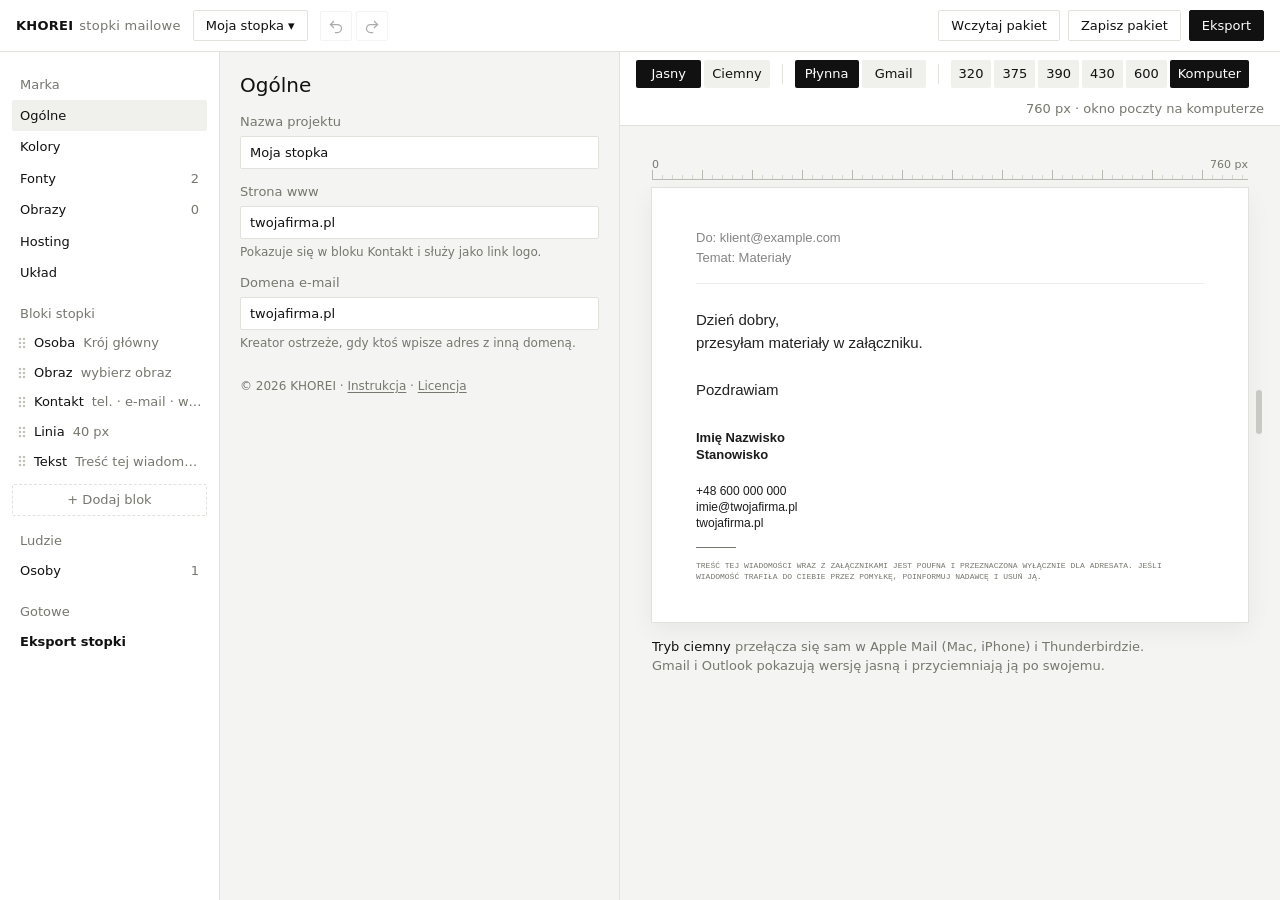
==== index.html @ 92408481 "Kreator stopek mailowych KHOREI: marka, fonty, obrazy, bloki, osoby, pakiet zip, eksport Co-Authored" ====
<!doctype html>
<!--
  KHOREI — kreator stopek mailowych
  Copyright © 2026 Radosław Prośniak (KHOREI). Warunki: LICENSE.
  Projekty, fonty i obrazki zostają w przeglądarce użytkownika — nic nie trafia na serwer.
-->
<html lang="pl">
<head>
<meta charset="utf-8">
<meta name="viewport" content="width=device-width, initial-scale=1">
<title>KHOREI — kreator stopek mailowych</title>
<meta name="description" content="Zbuduj stopkę mailową w swoim brandingu: fonty, logo, bloki. Działa w Gmailu, Outlooku i Apple Mail, z trybem ciemnym.">
<meta property="og:type" content="website">
<meta property="og:locale" content="pl_PL">
<meta property="og:site_name" content="KHOREI">
<meta property="og:title" content="KHOREI — kreator stopek mailowych">
<meta property="og:description" content="Zbuduj stopkę mailową w swoim brandingu: fonty, logo, bloki. Działa w Gmailu, Outlooku i Apple Mail.">
<meta property="og:url" content="https://piolun-00.github.io/mail-footer-creator/">
<meta property="og:image" content="https://piolun-00.github.io/mail-footer-creator/app/og.png">
<meta property="og:image:width" content="1200">
<meta property="og:image:height" content="630">
<meta name="twitter:card" content="summary_large_image">
<link rel="stylesheet" href="app/styles.css">
<script type="importmap">
{ "imports": { "preact": "./vendor/preact.mjs", "preact/hooks": "./vendor/hooks.mjs", "htm": "./vendor/htm.mjs" } }
</script>
<script src="vendor/jszip.min.js"></script>
<script type="module" src="app/main.js"></script>
</head>
<body>
<div id="app"><div class="loading">Ładuję kreator…</div></div>
<noscript>Kreator wymaga włączonego JavaScriptu.</noscript>
</body>
</html>
---- app/styles.css ----
/* KHOREI — kreator stopek mailowych. Narzędzie robocze: monochromatyczne, żeby nie konkurowało ze stopką. */
:root {
  --bg:#f4f4f2; --panel:#ffffff; --fg:#111111; --muted:#77776f; --line:#e2e2dd; --soft:#f0f0ec; --on:#111111; --on-fg:#ffffff;
  --warn:#9a5b00; --danger:#c62d1f; --ok:#2a7a2a;
  --ui:"ABC Areal Variable", system-ui, -apple-system, "Helvetica Neue", Arial, sans-serif;
  color-scheme:light;
}
* { box-sizing:border-box; }
html, body { height:100%; margin:0; }
body { background:var(--bg); color:var(--fg); font:500 13px/1.35 var(--ui); -webkit-font-smoothing:antialiased; }
button, input, select, textarea { font:inherit; color:inherit; }
button { cursor:pointer; }
button:disabled { opacity:.35; cursor:default; }
.loading { padding:40px; color:var(--muted); }
code { font:12px/1.4 Menlo, Consolas, monospace; background:var(--soft); padding:1px 4px; border-radius:2px; word-break:break-all; }
kbd { font:inherit; font-size:12px; padding:1px 5px; border:1px solid var(--line); border-radius:2px; background:var(--soft); }
.ico { display:block; flex:none; }

/* --- układ: belka · nawigacja · panel · podgląd --- */
.app { height:100vh; overflow:hidden; display:grid; grid-template-columns:220px 400px minmax(0,1fr); grid-template-rows:52px minmax(0,1fr); grid-template-areas:"top top top" "nav panel preview"; }
.top { grid-area:top; display:flex; align-items:center; gap:12px; padding:0 16px; background:var(--panel); border-bottom:1px solid var(--line); }
.top__brand { font-weight:700; letter-spacing:.02em; white-space:nowrap; }
.top__brand span { font-weight:500; color:var(--muted); margin-left:6px; }
.top__project { position:relative; }
.top__history { display:flex; gap:4px; }
.top__history .btn { padding:6px 7px; }
.top__status { flex:1; color:var(--muted); white-space:nowrap; overflow:hidden; text-overflow:ellipsis; }
.top__actions { display:flex; gap:8px; }

.btn { display:inline-flex; align-items:center; justify-content:space-between; gap:10px; border:1px solid var(--line); background:var(--panel); border-radius:2px; padding:6px 12px; white-space:nowrap; text-decoration:none; color:var(--fg); }
.btn:hover:not(:disabled) { border-color:var(--fg); }
.btn.is--primary { background:var(--on); color:var(--on-fg); border-color:var(--on); }
.btn.is--ghost { background:transparent; }
.btn.is--small { padding:4px 9px; font-size:12px; }
.btn.is--wide { width:100%; padding:10px 12px; }
.btn small { color:var(--muted); font-size:12px; }
.btn.is--primary small { color:rgba(255,255,255,.6); }
.btn.is--add { width:100%; justify-content:center; border-style:dashed; color:var(--muted); }
.btn.is--add:hover { color:var(--fg); }
.link { color:var(--muted); text-decoration:underline; text-underline-offset:.15em; cursor:pointer; }
.link:hover { color:var(--fg); }

.menu { position:absolute; top:calc(100% + 6px); left:0; z-index:20; min-width:280px; background:var(--panel); border:1px solid var(--line); box-shadow:0 8px 24px rgba(0,0,0,.08); padding:8px; display:grid; gap:2px; }
.menu__label { color:var(--muted); padding:4px 8px; }
.menu button { text-align:left; border:0; background:none; padding:7px 8px; border-radius:2px; display:flex; justify-content:space-between; gap:12px; }
.menu button:hover, .menu button.is--on { background:var(--soft); }
.menu small { color:var(--muted); }
.menu .is--danger { color:var(--danger); }
.menu hr { border:0; border-top:1px solid var(--line); width:100%; margin:4px 0; }

/* --- nawigacja --- */
.nav { grid-area:nav; overflow:auto; background:var(--panel); border-right:1px solid var(--line); padding:8px 12px 24px; }
.nav > button { width:100%; text-align:left; border:0; background:none; padding:7px 8px; border-radius:2px; display:flex; justify-content:space-between; }
.nav > button em, .nav li em { font-style:normal; color:var(--muted); }
.nav > button.is--on, .nav li.is--on { background:var(--soft); }
.nav__label { display:block; color:var(--muted); padding:16px 8px 6px; }
.nav ol { list-style:none; margin:0; padding:0; }
.nav li { display:flex; align-items:center; border-radius:2px; cursor:grab; }
.nav li.is--over { box-shadow:0 -2px 0 var(--fg); }
.nav li.is--hidden > button { opacity:.4; }
.nav li > button { flex:1; min-width:0; text-align:left; border:0; background:none; padding:6px 4px; display:flex; gap:8px; white-space:nowrap; overflow:hidden; }
.nav li > button em { overflow:hidden; text-overflow:ellipsis; min-width:0; }
.nav__grip { color:#c2c2bb; padding-left:2px; }
.nav__grip .ico path { stroke-width:2.2; }
.nav__tools { display:none; }
.nav li:hover .nav__tools { display:flex; }
.nav__tools button, .card__tools button { border:0; background:none; color:var(--muted); padding:4px; display:inline-grid; place-items:center; border-radius:2px; }
.nav__tools button:hover:not(:disabled), .card__tools button:hover { background:var(--soft); color:var(--fg); }
.nav__add { position:relative; margin-top:8px; }
.nav__add .menu { left:0; right:0; min-width:0; }
.nav__add .menu button { flex-direction:column; gap:1px; }
.nav__export { font-weight:700; }

/* --- panel z formularzami --- */
.panel { grid-area:panel; overflow:auto; border-right:1px solid var(--line); }
.panel__inner { padding:20px; display:grid; gap:14px; grid-template-columns:minmax(0,1fr); }
.panel__head { display:flex; align-items:center; justify-content:space-between; gap:8px; }
.h { font-size:20px; font-weight:500; margin:0; }
.card__tools { display:flex; }

.f { display:grid; gap:5px; min-width:0; }
.f__label { color:var(--muted); white-space:nowrap; overflow:hidden; text-overflow:ellipsis; }
.f__hint { color:var(--muted); font-size:12px; font-weight:400; }
.f__warn { color:var(--warn); font-size:12px; }
.f input[type=text], .f input[type=number], .f select, .f textarea { width:100%; border:1px solid var(--line); background:var(--panel); border-radius:2px; padding:7px 9px; }
.f input.is--warn { border-color:#d9a24a; }
.f textarea { resize:vertical; line-height:1.45; }
.f input:focus, .f select:focus, .f textarea:focus { outline:2px solid var(--fg); outline-offset:-1px; }
.f select, select.mini { appearance:none; -webkit-appearance:none; padding-right:32px; cursor:pointer;
  background:var(--panel) url("data:image/svg+xml,%3Csvg xmlns='http://www.w3.org/2000/svg' width='16' height='16' viewBox='0 0 16 16' fill='none'%3E%3Cpath d='M4 6.25L8 10.25L12 6.25' stroke='%2377776f' stroke-width='1.25' stroke-linecap='square'/%3E%3C/svg%3E") no-repeat right 10px center / 16px; }
select.mini { border:1px solid var(--line); border-radius:2px; padding:4px 28px 4px 8px; }
.num { display:flex; align-items:center; border:1px solid var(--line); border-radius:2px; background:var(--panel); }
.num input { border:0 !important; outline-offset:-2px; }
.num span { color:var(--muted); padding-right:9px; }
.color { display:flex; gap:6px; }
.color input[type=color] { width:38px; height:34px; padding:2px; border:1px solid var(--line); background:var(--panel); border-radius:2px; flex:none; }
.grid2 { display:grid; grid-template-columns:minmax(0,1fr) minmax(0,1fr); gap:10px; align-items:start; }
.grid3 { display:grid; grid-template-columns:repeat(3,minmax(0,1fr)); gap:10px; align-items:start; }
.checks { display:grid; grid-template-columns:1fr 1fr; gap:6px 12px; }
.check { display:flex; align-items:flex-start; gap:8px; cursor:pointer; }
.check > input { flex:none; width:14px; height:14px; margin:calc((1lh - 14px) / 2) 0 0; accent-color:var(--fg); }
.check small { display:block; color:var(--muted); font-size:12px; font-weight:400; margin-top:2px; }
.note { color:var(--muted); margin:0; font-weight:400; line-height:1.45; text-wrap:pretty; }
.note b { color:var(--fg); font-weight:500; }
.foot { font-size:12px; margin-top:12px; }

.card { border:1px solid var(--line); background:var(--panel); border-radius:2px; min-width:0; }
.card__head { display:flex; align-items:center; justify-content:space-between; gap:8px; padding:7px 8px 7px 12px; border-bottom:1px solid var(--line); min-height:38px; }
.card__head > span:first-child:not(.card__tools) { min-width:0; overflow:hidden; text-overflow:ellipsis; white-space:nowrap; }
.card__body { padding:12px; display:grid; gap:12px; grid-template-columns:minmax(0,1fr); }
.sub { display:grid; gap:10px; padding:12px; background:var(--soft); border-radius:2px; }
.sub__title { font-weight:500; }
.sub__head { display:flex; align-items:center; justify-content:space-between; gap:8px; }

.file { display:flex; align-items:center; gap:8px; }
.file__name { flex:1; min-width:0; overflow:hidden; text-overflow:ellipsis; white-space:nowrap; color:var(--muted); }
.thumbs { display:grid; grid-template-columns:1fr 1fr; gap:10px; }
.thumbs figure { margin:0; display:grid; gap:5px; }
.thumbs figcaption { color:var(--muted); font-size:12px; display:flex; align-items:center; gap:6px; }
.thumb { height:72px; display:grid; place-items:center; padding:10px; border:1px solid var(--line); border-radius:2px; overflow:hidden; }
.thumb img { max-width:100%; max-height:52px; object-fit:contain; }
.thumb span { color:var(--muted); }
.thumb.is--light { background:#fff repeating-conic-gradient(#f0f0ec 0 25%, transparent 0 50%) 0 0 / 12px 12px; }
.thumb.is--dark { background:#1e1e1e; color:#888; }
.files { list-style:none; margin:0; padding:0; display:grid; gap:4px; }
.files li { display:flex; justify-content:space-between; gap:8px; }
.files em { font-style:normal; color:var(--muted); white-space:nowrap; }
.files em.ok { color:var(--ok); } .files em.bad { color:var(--danger); }
details.more summary, details.why summary { cursor:pointer; color:var(--muted); }
details.more[open] { display:grid; gap:10px; }
details.why { background:var(--soft); border-radius:2px; padding:10px 12px; font-weight:400; line-height:1.5; }
details.why summary { color:var(--fg); font-weight:500; }
details.why p { margin:8px 0 0; color:#3a3a36; text-wrap:pretty; }
details.why ol { margin:8px 0 0; padding-left:20px; display:grid; gap:6px; color:#3a3a36; }
.warnbox { border:1px solid #e3c48f; background:#fdf7ec; border-radius:2px; padding:10px 12px; display:grid; gap:6px; color:var(--warn); }
.warnbox p { margin:0; }
.warnbox details.why { background:#fff; }
.actions { display:grid; gap:6px; }
.guide { border-color:var(--fg); }
.guide ol { margin:0; padding-left:20px; display:grid; gap:7px; font-weight:400; line-height:1.45; }

/* --- przełączniki --- */
.presets { display:flex; gap:3px; flex-wrap:wrap; }
.presets button { border:0; background:var(--soft); padding:5px 8px; border-radius:2px; font-variant-numeric:tabular-nums; }
.presets button:hover { background:#e6e6e1; }
.presets button[aria-pressed=true] { background:var(--on); color:var(--on-fg); }
.presets.is--equal { display:inline-grid; grid-auto-flow:column; grid-auto-columns:1fr; }
.presets.is--equal button { text-align:center; min-width:64px; }

/* --- podgląd --- */
.preview { grid-area:preview; display:flex; flex-direction:column; min-width:0; min-height:0; }
.preview__bar { display:flex; align-items:center; gap:12px; padding:8px 16px; border-bottom:1px solid var(--line); background:var(--panel); flex-wrap:wrap; }
.preview__bar .sep { width:1px; height:20px; background:var(--line); }
.preview__info { color:var(--muted); margin-left:auto; white-space:nowrap; }
.preview__stage { flex:1; overflow:auto; padding:32px; }
.frame { position:relative; width:760px; max-width:100%; margin:0 auto; transition:width .2s ease; }
.frame.is--drag { transition:none; }
.ruler { position:relative; height:22px; margin-bottom:8px; color:var(--muted); font-size:11px; font-variant-numeric:tabular-nums;
  background:repeating-linear-gradient(to right,#b9b9b2 0 1px,transparent 1px 50px) left bottom / 100% 9px no-repeat,
             repeating-linear-gradient(to right,#d6d6d0 0 1px,transparent 1px 10px) left bottom / 100% 4px no-repeat;
  border-bottom:1px solid #b9b9b2; }
.ruler span { position:absolute; top:0; } .ruler .r0 { left:0; } .ruler .rw { right:0; }
.handle { position:absolute; top:30px; bottom:40px; right:-22px; width:22px; display:flex; align-items:center; justify-content:center; cursor:ew-resize; touch-action:none; }
.handle::before { content:""; width:6px; height:44px; border-radius:3px; background:#c9c9c3; transition:background .15s, height .15s; }
.handle:hover::before, .frame.is--drag .handle::before { background:var(--fg); height:56px; }
.mail { background:#fff; color:#222; padding:40px 44px; box-shadow:0 0 0 1px var(--line), 0 8px 24px rgba(0,0,0,.06); transition:background .2s, color .2s; overflow-x:auto; }
.mail.sim-dark { background:#1e1e1e; color:#eee; }
.mail__meta { font:400 13px/1.5 -apple-system, BlinkMacSystemFont, sans-serif; opacity:.55; padding-bottom:16px; margin-bottom:24px; border-bottom:1px solid rgba(127,127,127,.25); }
.mail__body { font:400 15px/1.55 -apple-system, BlinkMacSystemFont, sans-serif; margin-bottom:28px; }
.frame.is--phone .mail { padding:20px 16px; }
.frame.is--phone .mail__body { font-size:16px; }
.note--balance span { display:block; text-wrap:balance; }
.mail .hs-txt a { text-decoration:none !important; }

#clip { position:fixed; left:-10000px; top:0; background:#fff; }
.toast { position:fixed; left:50%; bottom:24px; transform:translate(-50%,16px); opacity:0; background:var(--on); color:var(--on-fg); padding:9px 14px; border-radius:2px; transition:all .2s; pointer-events:none; max-width:90vw; z-index:50; }
.toast.show { opacity:1; transform:translate(-50%,0); }

@media (max-width:1100px) {
  .app { height:auto; min-height:100vh; overflow:visible; grid-template-columns:200px minmax(0,1fr); grid-template-rows:52px auto auto; grid-template-areas:"top top" "nav panel" "preview preview"; }
  .preview { min-height:80vh; border-top:1px solid var(--line); }
}
@media (max-width:700px) {
  .app { grid-template-columns:1fr; grid-template-areas:"top" "nav" "panel" "preview"; grid-template-rows:auto auto auto auto; }
  .top { flex-wrap:wrap; padding:8px 12px; height:auto; }
  .top__status { display:none; }
  .nav { border-right:0; border-bottom:1px solid var(--line); max-height:none; }
  .panel { border-right:0; }
  .preview__stage { padding:16px; }
  .handle { display:none; }
  .mail { padding:24px 20px; }
}
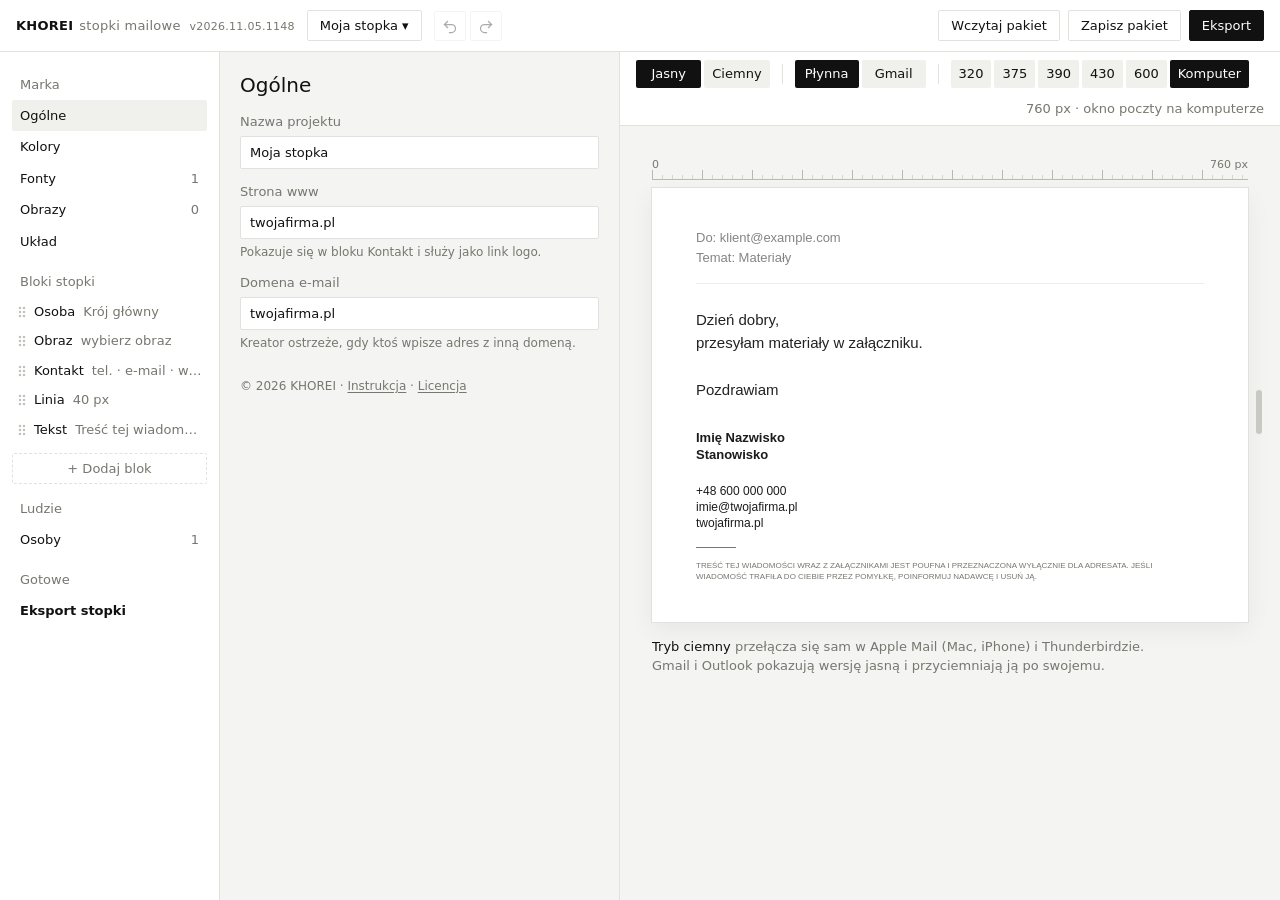
==== commit 3d10b963: "Pasek „Jest nowa wersja” (version.json, jak w edytorze brandmanuala), blok Linki z hiperłączami na z" ====
--- a/index.html
+++ b/index.html
@@ -20,12 +20,12 @@
 <meta property="og:image:width" content="1200">
 <meta property="og:image:height" content="630">
 <meta name="twitter:card" content="summary_large_image">
-<link rel="stylesheet" href="app/styles.css">
+<link rel="stylesheet" href="app/styles.css?v=2026.11.05.1148">
 <script type="importmap">
 { "imports": { "preact": "./vendor/preact.mjs", "preact/hooks": "./vendor/hooks.mjs", "htm": "./vendor/htm.mjs" } }
 </script>
 <script src="vendor/jszip.min.js"></script>
-<script type="module" src="app/main.js"></script>
+<script type="module" src="app/main.js?v=2026.11.05.1148"></script>
 </head>
 <body>
 <div id="app"><div class="loading">Ładuję kreator…</div></div>
--- a/app/styles.css
+++ b/app/styles.css
@@ -170,7 +170,7 @@
 .frame.is--phone .mail { padding:20px 16px; }
 .frame.is--phone .mail__body { font-size:16px; }
 .note--balance span { display:block; text-wrap:balance; }
-.mail .hs-txt a { text-decoration:none !important; }
+.mail .hs-txt a { text-decoration:none; }
 
 #clip { position:fixed; left:-10000px; top:0; background:#fff; }
 .toast { position:fixed; left:50%; bottom:24px; transform:translate(-50%,16px); opacity:0; background:var(--on); color:var(--on-fg); padding:9px 14px; border-radius:2px; transition:all .2s; pointer-events:none; max-width:90vw; z-index:50; }
@@ -190,3 +190,41 @@
   .handle { display:none; }
   .mail { padding:24px 20px; }
 }
+
+/* --- kroki przy plikach: 1 wgraj · 2 pobierz · 3 link --- */
+.step { display:grid; grid-template-columns:20px minmax(0,1fr); gap:8px; align-items:start; }
+.step__n { width:20px; height:20px; border-radius:50%; background:var(--fg); color:var(--on-fg); font-size:11px; display:grid; place-items:center; margin-top:1px; font-variant-numeric:tabular-nums; }
+.step__b { display:flex; align-items:center; gap:8px; flex-wrap:wrap; min-width:0; }
+.step__b > .f { flex:1; }
+.asset { display:grid; grid-template-columns:96px minmax(0,1fr); gap:12px; align-items:center; }
+.asset .thumb { height:64px; padding:8px; }
+.asset__b { display:grid; gap:8px; min-width:0; }
+.sub .card__body, .sub .thumb.is--light { background-color:#fff; }
+.linkst { font-size:12px; color:var(--muted); }
+.linkst.is--ok { color:var(--ok); }
+.linkst.is--bad { color:var(--warn); }
+
+/* --- zwijane panele (jak w edytorze brandmanuala: −/+ przed tytułem) --- */
+.card__title { flex:1; min-width:0; display:flex; align-items:baseline; gap:8px; border:0; background:none; padding:2px 0; text-align:left; }
+.card__chev { width:10px; color:var(--muted); flex:none; font-variant-numeric:tabular-nums; }
+.card__title .card__name { min-width:0; overflow:hidden; text-overflow:ellipsis; white-space:nowrap; }
+.card.is--closed > .card__head { border-bottom:0; }
+.sub { padding:0; gap:0; }
+.sub > .sub__head { padding:10px 12px; }
+.sub > .sub__head .card__title { font-weight:500; }
+.sub__body { display:grid; gap:12px; padding:0 12px 12px; grid-template-columns:minmax(0,1fr); }
+
+/* --- numer kroku: indeks górny, szary, monospace --- */
+.idx { font:10px/1 Menlo, Consolas, monospace; color:var(--muted); margin-left:2px; vertical-align:super; font-weight:400; }
+.dl { display:flex; align-items:center; gap:8px; min-width:0; }
+.dl__name { min-width:0; overflow:hidden; text-overflow:ellipsis; white-space:nowrap; word-break:normal; background:none; padding:0; color:var(--muted); }
+.asset { align-items:start; }
+.asset .f { gap:4px; }
+
+/* --- pasek „jest nowa wersja” --- */
+.app.has--banner { grid-template-rows:auto 52px minmax(0,1fr); grid-template-areas:"banner banner banner" "top top top" "nav panel preview"; }
+.banner { grid-area:banner; display:flex; align-items:center; gap:12px; padding:8px 16px; background:var(--on); color:var(--on-fg); }
+.banner .btn { margin-left:auto; background:var(--on-fg); color:var(--on); border-color:var(--on-fg); }
+.top__brand small { font-weight:500; color:var(--muted); font-size:11px; margin-left:4px; font-variant-numeric:tabular-nums; }
+@media (max-width:1100px) { .app.has--banner { grid-template-rows:auto 52px auto auto; grid-template-areas:"banner banner" "top top" "nav panel" "preview preview"; } }
+@media (max-width:700px) { .app.has--banner { grid-template-areas:"banner" "top" "nav" "panel" "preview"; grid-template-rows:auto auto auto auto auto; } }
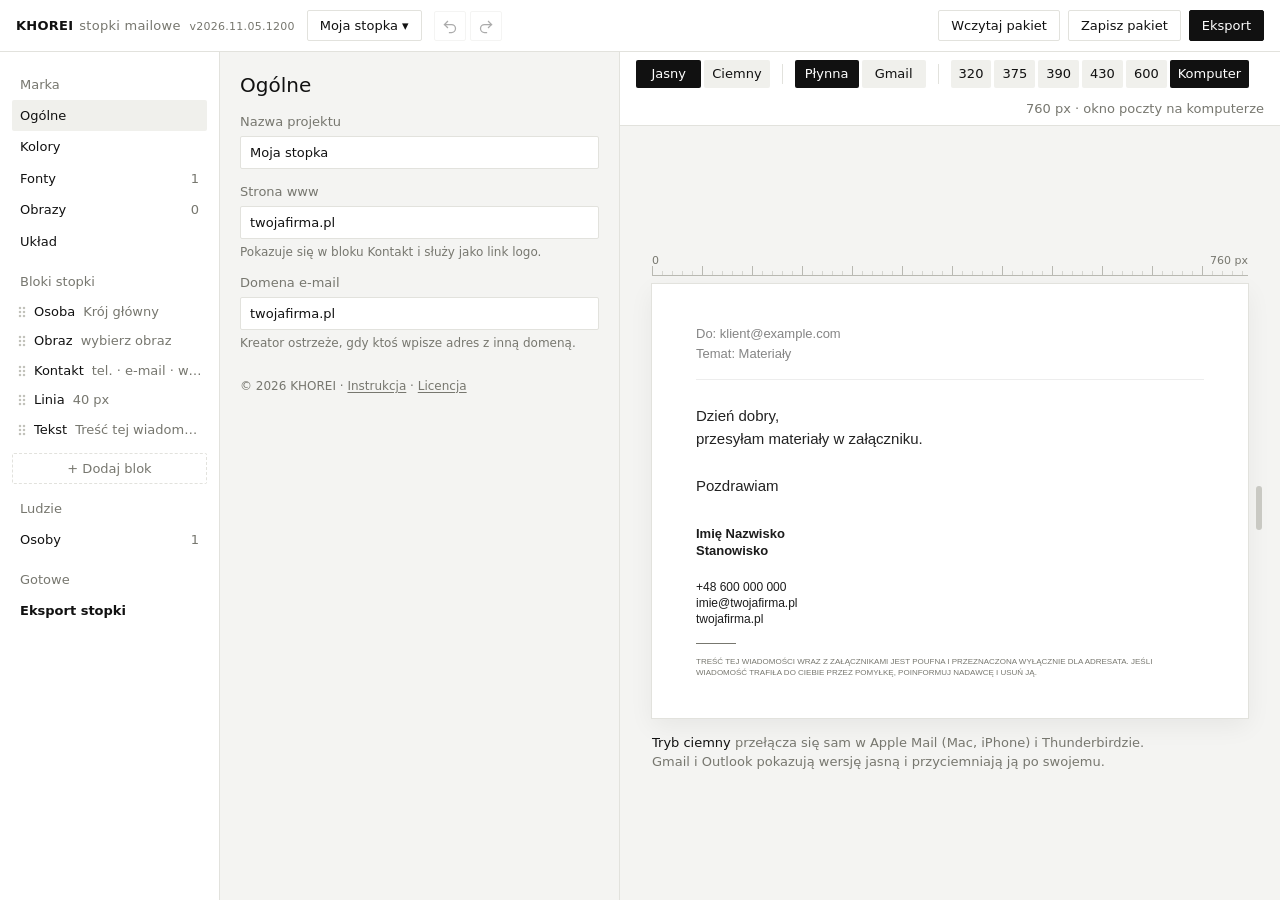
==== commit 9064aea4: "Podgląd wyśrodkowany w pionie (przy wysokiej stopce zwykłe przewijanie) Co-Authored-By: Claude Opus " ====
--- a/index.html
+++ b/index.html
@@ -20,12 +20,12 @@
 <meta property="og:image:width" content="1200">
 <meta property="og:image:height" content="630">
 <meta name="twitter:card" content="summary_large_image">
-<link rel="stylesheet" href="app/styles.css?v=2026.11.05.1148">
+<link rel="stylesheet" href="app/styles.css?v=2026.11.05.1200">
 <script type="importmap">
 { "imports": { "preact": "./vendor/preact.mjs", "preact/hooks": "./vendor/hooks.mjs", "htm": "./vendor/htm.mjs" } }
 </script>
 <script src="vendor/jszip.min.js"></script>
-<script type="module" src="app/main.js?v=2026.11.05.1148"></script>
+<script type="module" src="app/main.js?v=2026.11.05.1200"></script>
 </head>
 <body>
 <div id="app"><div class="loading">Ładuję kreator…</div></div>
--- a/app/styles.css
+++ b/app/styles.css
@@ -152,8 +152,9 @@
 .preview__bar { display:flex; align-items:center; gap:12px; padding:8px 16px; border-bottom:1px solid var(--line); background:var(--panel); flex-wrap:wrap; }
 .preview__bar .sep { width:1px; height:20px; background:var(--line); }
 .preview__info { color:var(--muted); margin-left:auto; white-space:nowrap; }
-.preview__stage { flex:1; overflow:auto; padding:32px; }
-.frame { position:relative; width:760px; max-width:100%; margin:0 auto; transition:width .2s ease; }
+.preview__stage { flex:1; overflow:auto; padding:32px; display:flex; flex-direction:column; }
+/* margin:auto w kolumnie flex = środek w pionie i poziomie, a przy wysokiej stopce zwykłe przewijanie (bez ucinania góry) */
+.frame { position:relative; width:760px; max-width:100%; margin:auto; flex:none; transition:width .2s ease; }
 .frame.is--drag { transition:none; }
 .ruler { position:relative; height:22px; margin-bottom:8px; color:var(--muted); font-size:11px; font-variant-numeric:tabular-nums;
   background:repeating-linear-gradient(to right,#b9b9b2 0 1px,transparent 1px 50px) left bottom / 100% 9px no-repeat,
